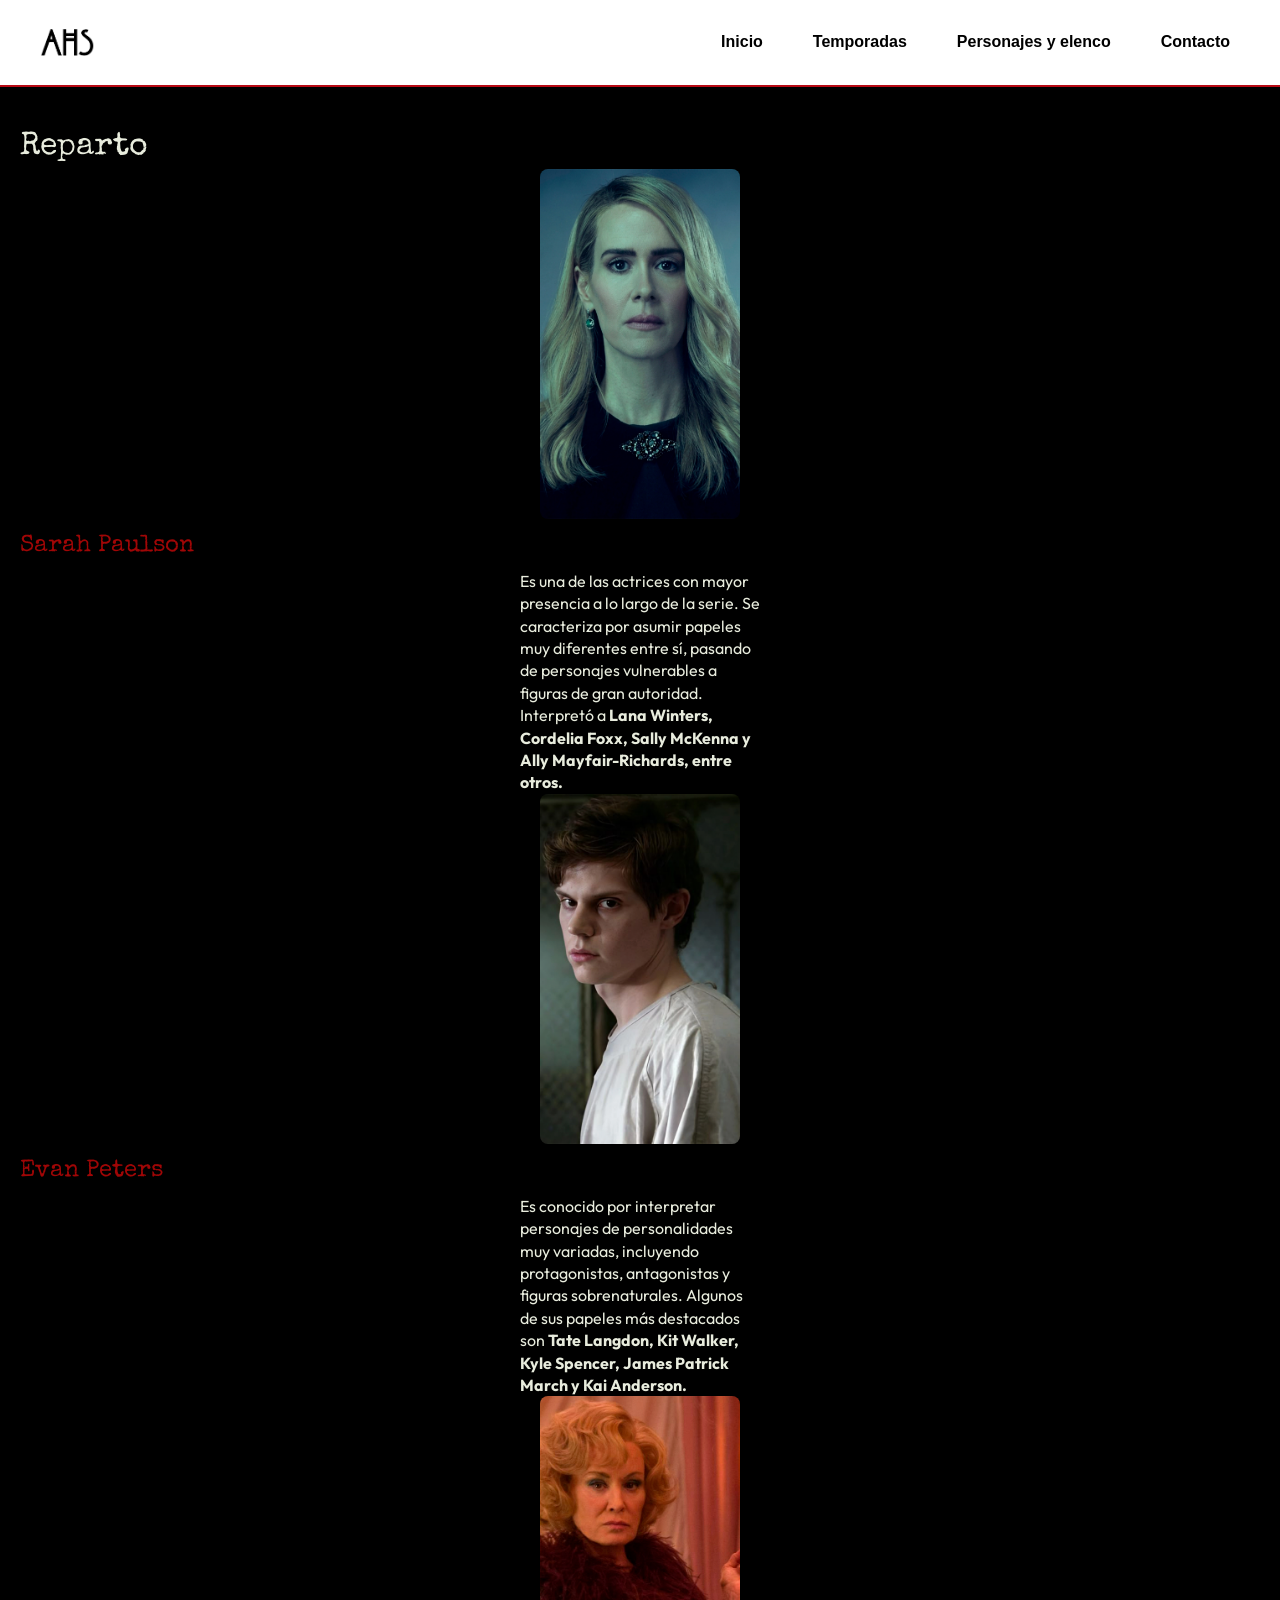
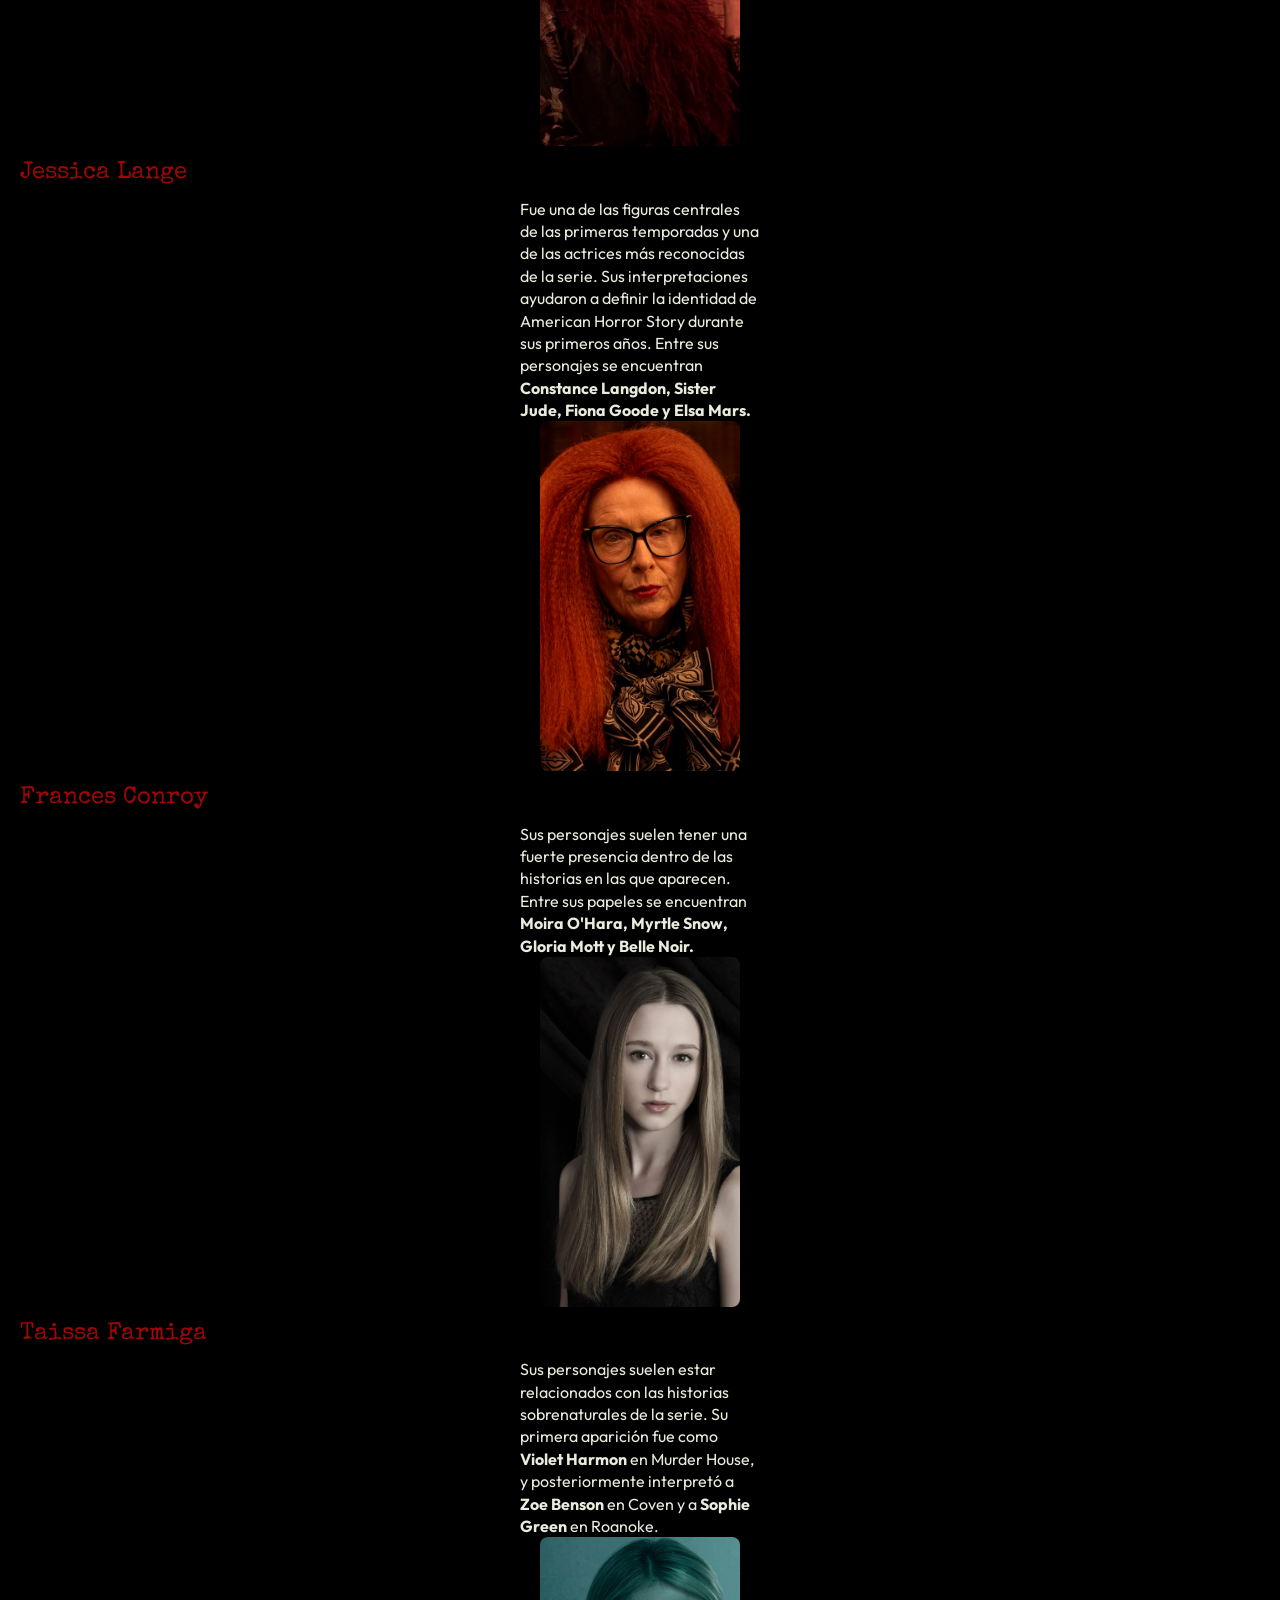
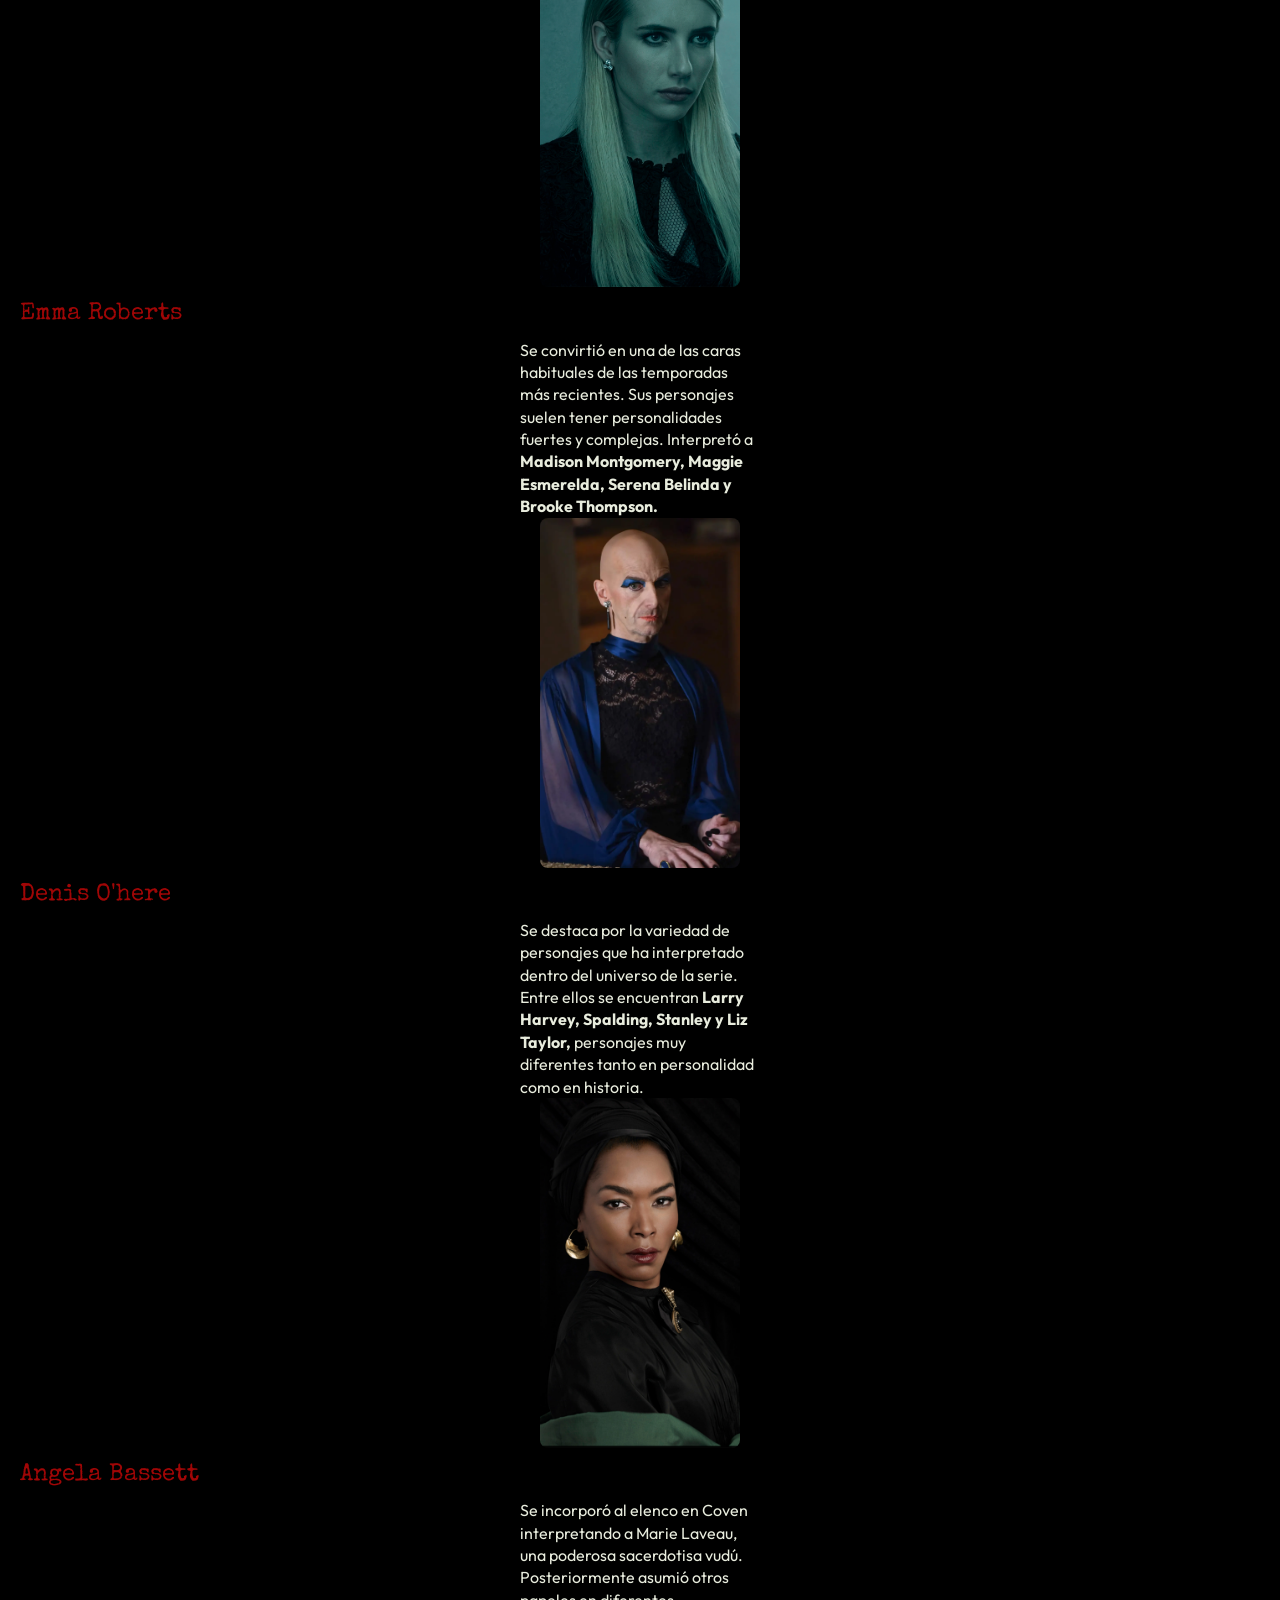
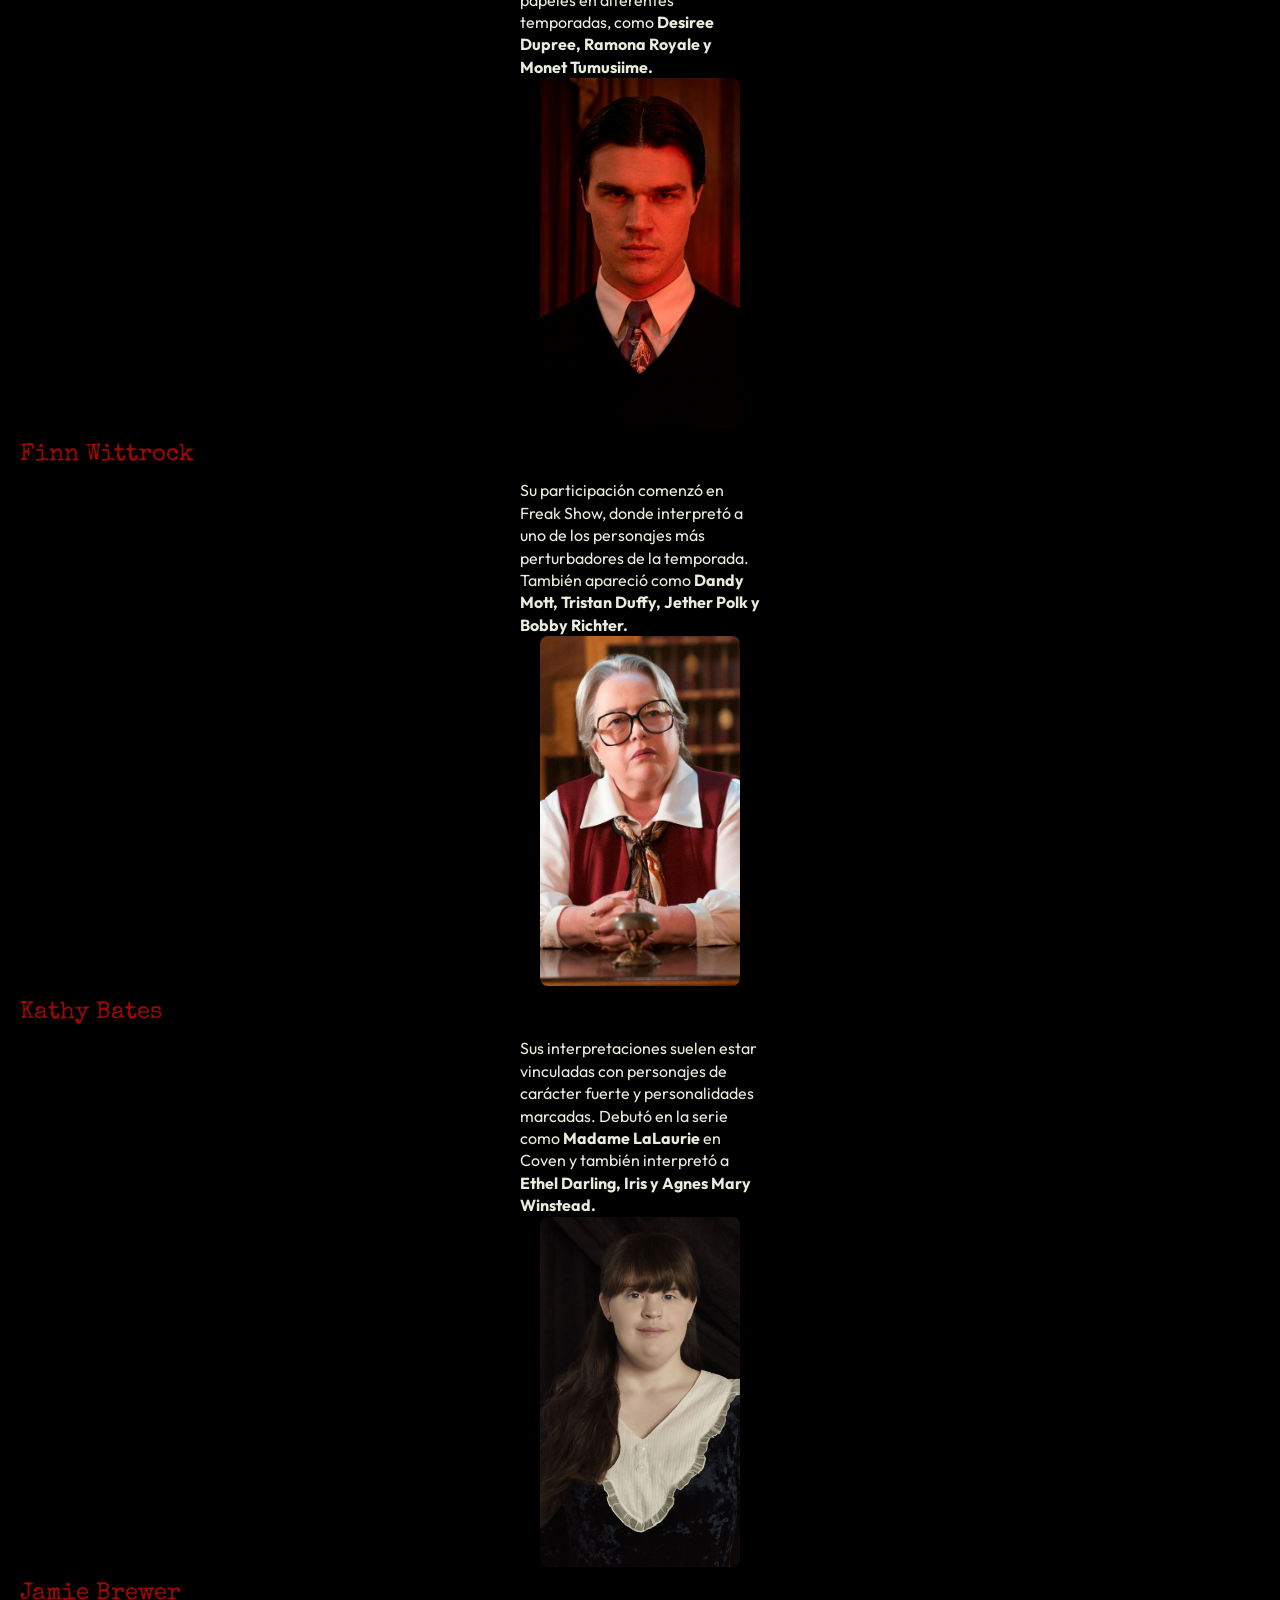
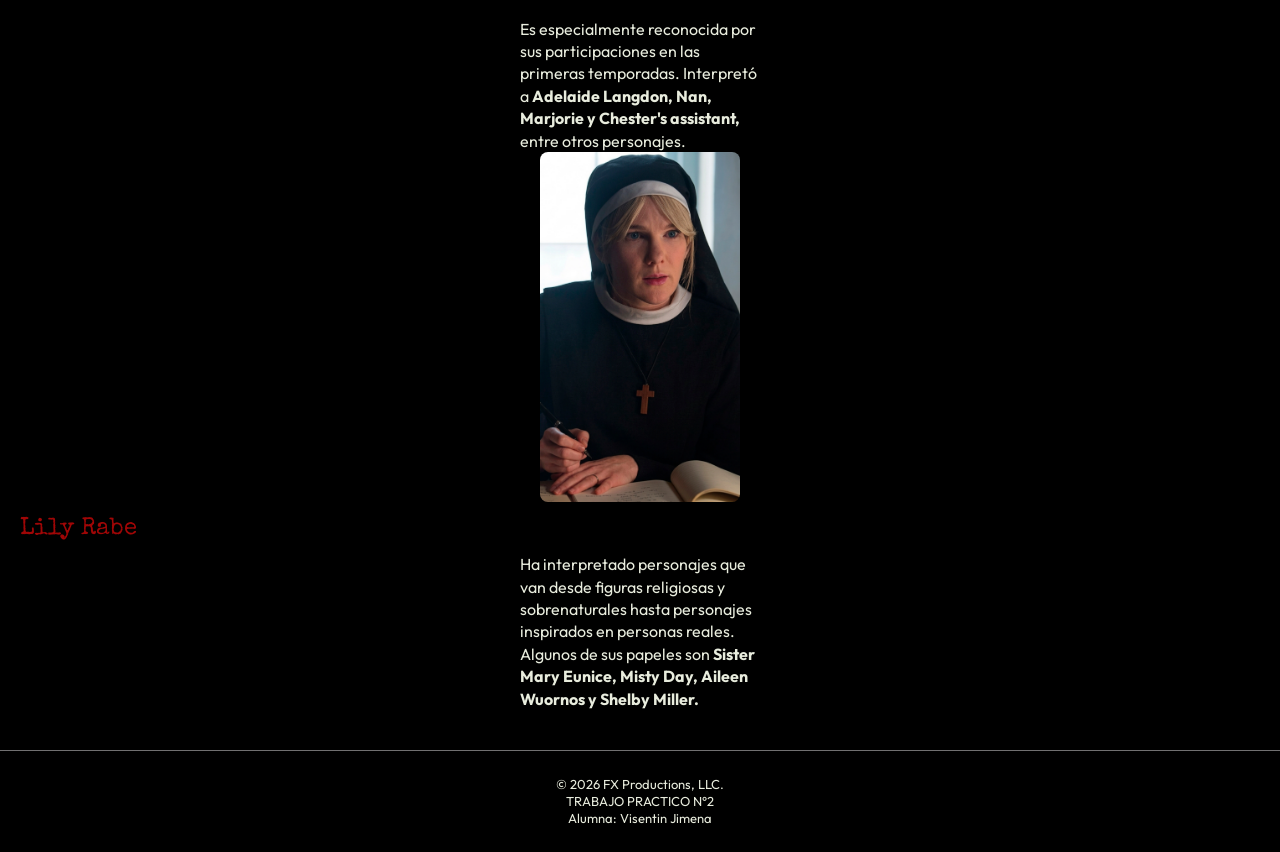
==== personajes.html @ 80d1a2ef "Initial commit" ====
<!DOCTYPE html>
<html lang="es">
<head>
    <link rel="stylesheet" href="./css/global.css">
    <meta charset="UTF-8">
    <meta name="viewport" content="width=device-width, initial-scale=1.0">
    <title>PERSONAJES</title>

    <link rel="preconnect" href="https://fonts.googleapis.com">
    <link rel="preconnect" href="https://fonts.gstatic.com" crossorigin>
    <link href="https://fonts.googleapis.com/css2?family=Outfit:wght@100..900&display=swap" rel="stylesheet">

    <link rel="preconnect" href="https://fonts.googleapis.com">
    <link rel="preconnect" href="https://fonts.gstatic.com" crossorigin>
    <link href="https://fonts.googleapis.com/css2?family=Special+Elite&display=swap" rel="stylesheet">

    <link rel="stylesheet" href="css/global.css">

    <link rel="shortcut icon" href="img/favicon.svg" type="image/x-icon">
</head>

<body>
    <header>
        <a href="index.html">
           <img src="img/AHS-LOGO.webp" alt="AHS-LOGO">
        </a>

         <nav>
            <ul>
                <li>
                    <a href="index.html">Inicio</a>
                </li>
                <li>
                    <a href="temporadas.html">Temporadas</a>
                </li>
                <li>
                    <a href="personajes.html">Personajes y elenco</a>
                </li>
                <li>
                    <a href="sobre.html">Contacto</a>
                </li>
            </ul>
        </nav>
    </header>
    <main>
      <h1 class="Reparto">
        Reparto
      </h1>
    <section class="actores">

    <div class="Personajes">
        <div class="imgContenedor"><img src="img/sarah-paulson.webp" alt="sarah-paulson">
        </div>
        <h2>Sarah Paulson</h2>
        <p>Es una de las actrices con mayor presencia a lo largo de la serie. Se caracteriza por asumir papeles muy diferentes entre sí, pasando de personajes vulnerables a figuras de gran autoridad. Interpretó a <strong>Lana Winters, Cordelia Foxx, Sally McKenna y Ally Mayfair-Richards, entre otros.</strong>
        </p>
    </div>

    <div class="Personajes">
      <div class="imgContenedor"><img src="img/evan-peters.webp" alt="evan-peters">
      </div>
      <h2>Evan Peters</h2>
      <p>Es conocido por interpretar personajes de personalidades muy variadas, incluyendo protagonistas, antagonistas y figuras sobrenaturales. Algunos de sus papeles más destacados son <strong>Tate Langdon, Kit Walker, Kyle Spencer, James Patrick March y Kai Anderson.</strong>
    </p>
    </div>

    <div class="Personajes">
      <div class="imgContenedor"><img src="img/jessica-lange.webp" alt="jessica-lange">
      </div>
      <h2>Jessica Lange</h2>
      <p>Fue una de las figuras centrales de las primeras temporadas y una de las actrices más reconocidas de la serie. Sus interpretaciones ayudaron a definir la identidad de American Horror Story durante sus primeros años. Entre sus personajes se encuentran <strong>Constance Langdon, Sister Jude, Fiona Goode y Elsa Mars.</strong>
    </p>
    </div>

    <div class="Personajes">
      <div class="imgContenedor"><img src="img/frances-conroy.webp" alt="frances-conroy">
      </div>
      <h2>Frances Conroy</h2>
      <p>Sus personajes suelen tener una fuerte presencia dentro de las historias en las que aparecen. Entre sus papeles se encuentran <strong>Moira O'Hara, Myrtle Snow, Gloria Mott y Belle Noir.</strong>
    </p>
    </div>

    <div class="Personajes">
      <div class="imgContenedor"><img src="img/taissa-farmiga.webp" alt="taissa-farmiga">
      </div>
      <h2>Taissa Farmiga</h2>
      <p>Sus personajes suelen estar relacionados con las historias sobrenaturales de la serie. Su primera aparición fue como <strong>Violet Harmon</strong> en Murder House, y posteriormente interpretó a <strong>Zoe Benson</strong> en Coven y a <strong>Sophie Green</strong> en Roanoke.</p>
    </div>

    <div class="Personajes">
      <div class="imgContenedor"><img src="img/emma-roberts.webp" alt="emma-roberts">
      </div>
      <h2>Emma Roberts</h2>
      <p>Se convirtió en una de las caras habituales de las temporadas más recientes. Sus personajes suelen tener personalidades fuertes y complejas. Interpretó a <strong>Madison Montgomery, Maggie Esmerelda, Serena Belinda y Brooke Thompson.</strong>
    </p>
    </div>

    <div class="Personajes">
      <div class="imgContenedor"><img src="img/denis-ohare.webp" alt="denis-ohare">
      </div>
      <h2>Denis O'here</h2>
      <p>Se destaca por la variedad de personajes que ha interpretado dentro del universo de la serie. Entre ellos se encuentran <strong>Larry Harvey, Spalding, Stanley y Liz Taylor,</strong> personajes muy diferentes tanto en personalidad como en historia.
    </p>
    </div>

    <div class="Personajes">
      <div class="imgContenedor"><img src="img/angela-bassett.webp" alt="angela-bassett">
      </div>
      <h2>Angela Bassett</h2>
      <p>Se incorporó al elenco en Coven interpretando a Marie Laveau, una poderosa sacerdotisa vudú. Posteriormente asumió otros papeles en diferentes temporadas, como <strong>Desiree Dupree, Ramona Royale y Monet Tumusiime.</strong>
    </p>
    </div>

    <div class="Personajes">
      <div class="imgContenedor"><img src="img/finn-wittrock.webp" alt="finn-wittrock">
      </div>
      <h2>Finn Wittrock</h2>
      <p>Su participación comenzó en Freak Show, donde interpretó a uno de los personajes más perturbadores de la temporada. También apareció como <strong>Dandy Mott, Tristan Duffy, Jether Polk y Bobby Richter.</strong>
    </p>
    </div>
    
    <div class="Personajes">
      <div class="imgContenedor"><img src="img/kathy-bates.webp" alt="kathy-bates">
      </div>
      <h2>Kathy Bates</h2>
      <p>Sus interpretaciones suelen estar vinculadas con personajes de carácter fuerte y personalidades marcadas. Debutó en la serie como <strong>Madame LaLaurie</strong> en Coven y también interpretó a <strong>Ethel Darling, Iris y Agnes Mary Winstead.</strong>
    </p>
    </div>

    <div class="Personajes">
      <div class="imgContenedor"><img src="img/jamie-brewer.webp" alt="jamie-brewer">
      </div>
      <h2>Jamie Brewer</h2>
      <p>Es especialmente reconocida por sus participaciones en las primeras temporadas. Interpretó a <strong>Adelaide Langdon, Nan, Marjorie y Chester's assistant,</strong> entre otros personajes.
    </p>
    </div>
    
    <div class="Personajes">
      <div class="imgContenedor"><img src="img/lily-rabe.webp" alt="lily-rabe">
      </div>
      <h2>Lily Rabe</h2>
      <p>Ha interpretado personajes que van desde figuras religiosas y sobrenaturales hasta personajes inspirados en personas reales. Algunos de sus papeles son <strong>Sister Mary Eunice, Misty Day, Aileen Wuornos y Shelby Miller.</strong>
    </p>
    </div>

  </section>
    </main>
    <footer>
        <p>&copy; 2026 FX Productions, LLC.</p>
        <p>TRABAJO PRACTICO N°2</p>
        <p>Alumna: Visentin Jimena </p>
    </footer>
</body>
</html>
---- css/global.css ----
*{
box-sizing: border-box;
margin: 0;
padding: 0;
}

body {
    font-family:Arial, Helvetica, sans-serif;
    background-color:rgb(0, 0, 0);
    color: rgb(232, 236, 221);
    line-height: 1.3;
}

p {
  font-family: "Outfit", sans-serif;
  font-optical-sizing: auto;
  font-weight: weight;
  font-style: normal;
}

h1, h2, h3, h4, h5, h6 {
  font-family: "Special Elite", system-ui;
  font-weight: 400;
  font-style: normal;
}


header {
    display:flex;
    justify-content: space-between;
    align-items: center;
    padding: 15px 40px;
    background-color:rgb(255, 255, 255);
    border-bottom:2px solid #b70914;
}

header img {
    height: 55px;
    display: block;
}

nav ul {
    list-style: none;
    display: flex;
    gap: 30px;
}

nav li {
    position: relative;
}

nav a {
    color: black;
    text-decoration: none;
    font-weight: bold;
    padding: 8px 10px;
}

main {
    max-width: 1100%;
    margin: 40px auto;
    padding: 0 20px;
}

.hero {
    margin-bottom: 65px;
    position: relative;
    overflow: hidden;

} 

.hero img {
    width: 100%;
    max-height: 550px;
    object-fit: cover;
    z-index: 1;
    display: block;
}

.hero::after {
    content:"";
    position:absolute;
    inset: 0;
    z-index: 2;
    background: linear-gradient(to top, #000 15%, rgba(0, 0, 0, 0.8) 35%, transparent 70%);
}

.hero h1 {
    position: relative;
    font-size:xx-large;
    margin-bottom: 5px;
    color:rgb(199, 0, 0);
    text-align: center;
    z-index: 3;
} 

.hero p {
    position: relative;
    z-index: 3;
}

.playlist { 
    margin-top: 35px;

}

footer {
    text-align: center;
    padding: 25px;
    font-size:small;
    border-top:1px solid #717071;
}

.temporadas { 
    display: flex;
    margin: 50px 0px;
}

.temporadas img {
    width: 15%;
    border-radius: 8px;
}

.textoTemporadas {
    font-family:Arial, Helvetica, sans-serif;
    margin: 20px;
}

.temp13 h2{
    color: #f30000;
    text-align: center;
    padding: 10px;
}

.textoContacto{
    padding-top: 10%;
    padding-left: 15%;
    padding-right: 15%;
    text-align: center;
    color: black;
    font-weight:bolder;
    width: 100%;
    font-size:large;
}

.textoContacto2{
    padding-left: 20%;
    padding-right: 20%;
    text-align: center;
    color: black;
    font-weight:bolder;
    width: 100%;
    font-size:large;
}

.imgContacto {
    background: url(../img/contacto.webp) center/cover no-repeat;
    width: 100%;
    height: 100vh;
    margin: 0;
}

.enlases {
    display: flex;
    justify-content: space-around;
    align-items: center;
    width: 100%;
    height: 40%;
    font-size:x-large;
}

.textoIg {
    color: rgb(131, 0, 0);
    text-decoration:underline;
    font-weight: bold;
}

.textoFx {
    color: rgb(131, 0, 0);
    text-decoration:underline;
    font-weight: bold;
}

.textoDisney {
    color: rgb(131, 0, 0);
    text-decoration:underline;
    font-weight: bold;
}

/* .actores {
    display: grid;
    grid-template-columns: repeat(3, 1fr);
    gap: 80px 100px;
    max-width: 1000px;
    margin: 40px auto;
    padding: 0 15px;
    box-sizing: border-box;
}

.Reparto {
    text-align: center

}

.Personajes {
    display: flex;
    flex-direction: column;
    align-items: center;
    text-align: center;
    width: 100%;
} */

.imgContenedor {
    width: 200px;
    height: 350px;
    overflow: hidden;
    display: block;
    border-radius: 8px;
    margin: 0 auto 12px auto;
}

.Personajes img {
    width: 100%;
    height: 100%;
    object-fit: cover;
    transition: transform 0.4s ease, filter 0.4s ease;
}

.imgContenedor:hover img{
    transform: scale(1.15);
    filter: brightness(1.1);
}

.Personajes h2 {
    font-size:x-large;
    color: #a00606;
    margin: 0 0 8px 0;
}

.Personajes p {
    font-size: medium;
    max-width: 240px;
    line-height: 1.4;
    margin: 0 auto;
}
---- css/global.css ----
*{
box-sizing: border-box;
margin: 0;
padding: 0;
}

body {
    font-family:Arial, Helvetica, sans-serif;
    background-color:rgb(0, 0, 0);
    color: rgb(232, 236, 221);
    line-height: 1.3;
}

p {
  font-family: "Outfit", sans-serif;
  font-optical-sizing: auto;
  font-weight: weight;
  font-style: normal;
}

h1, h2, h3, h4, h5, h6 {
  font-family: "Special Elite", system-ui;
  font-weight: 400;
  font-style: normal;
}


header {
    display:flex;
    justify-content: space-between;
    align-items: center;
    padding: 15px 40px;
    background-color:rgb(255, 255, 255);
    border-bottom:2px solid #b70914;
}

header img {
    height: 55px;
    display: block;
}

nav ul {
    list-style: none;
    display: flex;
    gap: 30px;
}

nav li {
    position: relative;
}

nav a {
    color: black;
    text-decoration: none;
    font-weight: bold;
    padding: 8px 10px;
}

main {
    max-width: 1100%;
    margin: 40px auto;
    padding: 0 20px;
}

.hero {
    margin-bottom: 65px;
    position: relative;
    overflow: hidden;

} 

.hero img {
    width: 100%;
    max-height: 550px;
    object-fit: cover;
    z-index: 1;
    display: block;
}

.hero::after {
    content:"";
    position:absolute;
    inset: 0;
    z-index: 2;
    background: linear-gradient(to top, #000 15%, rgba(0, 0, 0, 0.8) 35%, transparent 70%);
}

.hero h1 {
    position: relative;
    font-size:xx-large;
    margin-bottom: 5px;
    color:rgb(199, 0, 0);
    text-align: center;
    z-index: 3;
} 

.hero p {
    position: relative;
    z-index: 3;
}

.playlist { 
    margin-top: 35px;

}

footer {
    text-align: center;
    padding: 25px;
    font-size:small;
    border-top:1px solid #717071;
}

.temporadas { 
    display: flex;
    margin: 50px 0px;
}

.temporadas img {
    width: 15%;
    border-radius: 8px;
}

.textoTemporadas {
    font-family:Arial, Helvetica, sans-serif;
    margin: 20px;
}

.temp13 h2{
    color: #f30000;
    text-align: center;
    padding: 10px;
}

.textoContacto{
    padding-top: 10%;
    padding-left: 15%;
    padding-right: 15%;
    text-align: center;
    color: black;
    font-weight:bolder;
    width: 100%;
    font-size:large;
}

.textoContacto2{
    padding-left: 20%;
    padding-right: 20%;
    text-align: center;
    color: black;
    font-weight:bolder;
    width: 100%;
    font-size:large;
}

.imgContacto {
    background: url(../img/contacto.webp) center/cover no-repeat;
    width: 100%;
    height: 100vh;
    margin: 0;
}

.enlases {
    display: flex;
    justify-content: space-around;
    align-items: center;
    width: 100%;
    height: 40%;
    font-size:x-large;
}

.textoIg {
    color: rgb(131, 0, 0);
    text-decoration:underline;
    font-weight: bold;
}

.textoFx {
    color: rgb(131, 0, 0);
    text-decoration:underline;
    font-weight: bold;
}

.textoDisney {
    color: rgb(131, 0, 0);
    text-decoration:underline;
    font-weight: bold;
}

/* .actores {
    display: grid;
    grid-template-columns: repeat(3, 1fr);
    gap: 80px 100px;
    max-width: 1000px;
    margin: 40px auto;
    padding: 0 15px;
    box-sizing: border-box;
}

.Reparto {
    text-align: center

}

.Personajes {
    display: flex;
    flex-direction: column;
    align-items: center;
    text-align: center;
    width: 100%;
} */

.imgContenedor {
    width: 200px;
    height: 350px;
    overflow: hidden;
    display: block;
    border-radius: 8px;
    margin: 0 auto 12px auto;
}

.Personajes img {
    width: 100%;
    height: 100%;
    object-fit: cover;
    transition: transform 0.4s ease, filter 0.4s ease;
}

.imgContenedor:hover img{
    transform: scale(1.15);
    filter: brightness(1.1);
}

.Personajes h2 {
    font-size:x-large;
    color: #a00606;
    margin: 0 0 8px 0;
}

.Personajes p {
    font-size: medium;
    max-width: 240px;
    line-height: 1.4;
    margin: 0 auto;
}
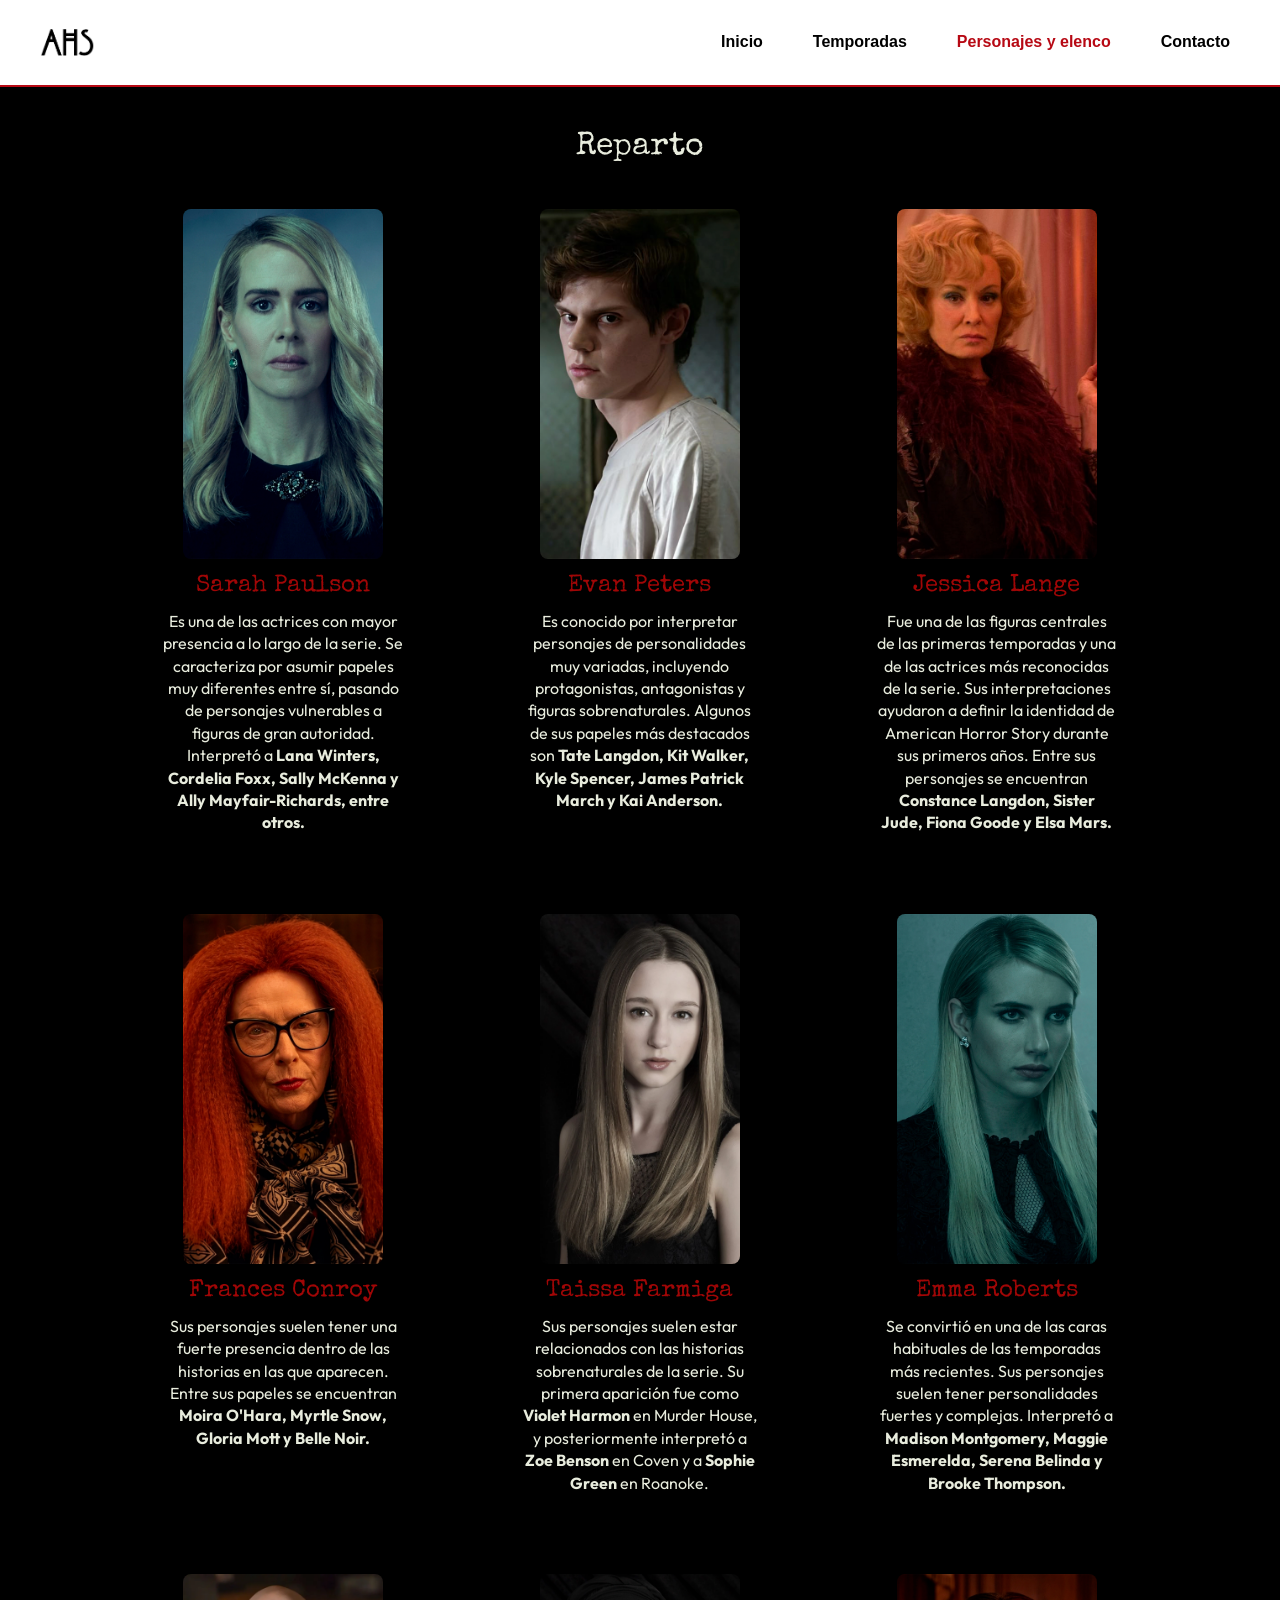
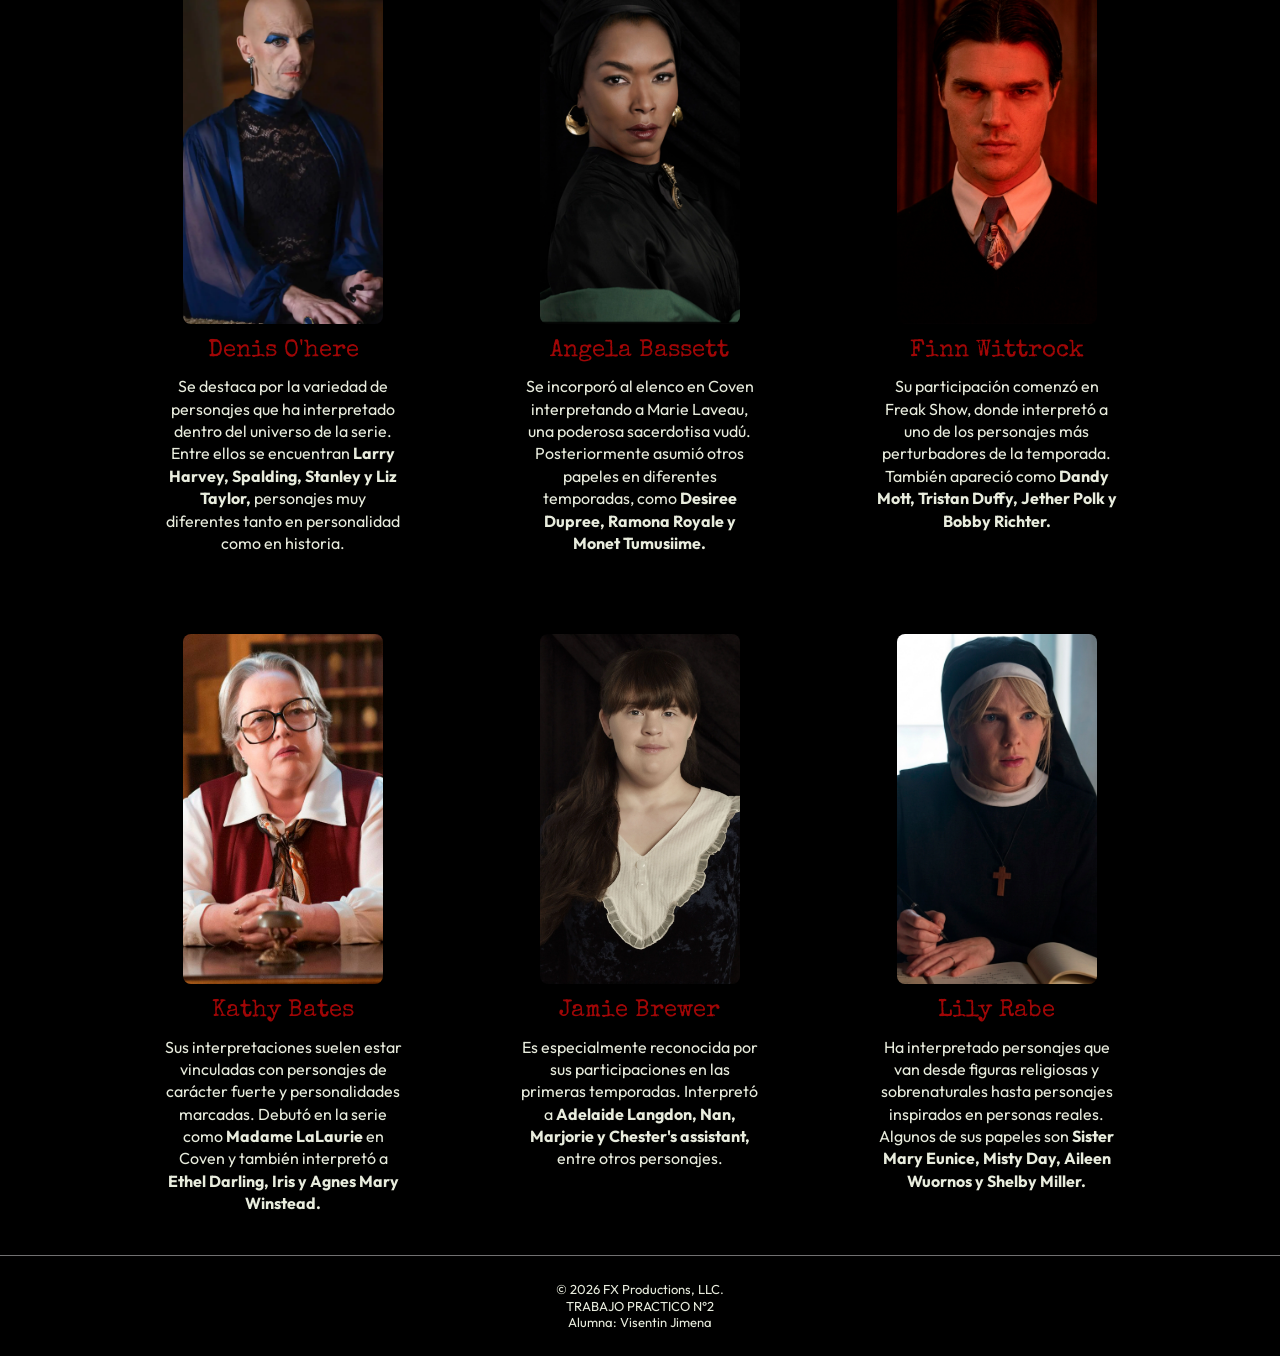
==== commit ac999eb7: "actualización página actual" ====
--- a/personajes.html
+++ b/personajes.html
@@ -15,6 +15,7 @@
     <link href="https://fonts.googleapis.com/css2?family=Special+Elite&display=swap" rel="stylesheet">
 
     <link rel="stylesheet" href="css/global.css">
+    <link rel="stylesheet" href="css/personajes.css">
 
     <link rel="shortcut icon" href="img/favicon.svg" type="image/x-icon">
 </head>
@@ -34,7 +35,7 @@
                     <a href="temporadas.html">Temporadas</a>
                 </li>
                 <li>
-                    <a href="personajes.html">Personajes y elenco</a>
+                    <a href="personajes.html" class="paginaActual">Personajes y elenco</a>
                 </li>
                 <li>
                     <a href="sobre.html">Contacto</a>
--- a/css/global.css
+++ b/css/global.css
@@ -56,6 +56,10 @@
     padding: 8px 10px;
 }
 
+.paginaActual{
+    color: #b70914;
+}
+
 main {
     max-width: 1100%;
     margin: 40px auto;
@@ -111,7 +115,7 @@
     border-top:1px solid #717071;
 }
 
-.temporadas { 
+/* .temporadas { 
     display: flex;
     margin: 50px 0px;
 }
@@ -130,7 +134,7 @@
     color: #f30000;
     text-align: center;
     padding: 10px;
-}
+} */
 
 .textoContacto{
     padding-top: 10%;
--- a/css/global.css
+++ b/css/global.css
@@ -56,6 +56,10 @@
     padding: 8px 10px;
 }
 
+.paginaActual{
+    color: #b70914;
+}
+
 main {
     max-width: 1100%;
     margin: 40px auto;
@@ -111,7 +115,7 @@
     border-top:1px solid #717071;
 }
 
-.temporadas { 
+/* .temporadas { 
     display: flex;
     margin: 50px 0px;
 }
@@ -130,7 +134,7 @@
     color: #f30000;
     text-align: center;
     padding: 10px;
-}
+} */
 
 .textoContacto{
     padding-top: 10%;
--- a/css/personajes.css
+++ b/css/personajes.css
@@ -0,0 +1,29 @@
+.actores {
+    display: grid;
+    grid-template-columns: repeat(3, 1fr);
+    gap: 80px 100px;
+    max-width: 1000px;
+    margin: 40px auto;
+    padding: 0 15px;
+    box-sizing: border-box;
+}
+
+.Reparto {
+    text-align: center
+
+}
+
+.Personajes {
+    display: flex;
+    flex-direction: column;
+    align-items: center;
+    text-align: center;
+    width: 100%;
+}
+
+.Personajes img {
+    width: 100%;
+    height: 100%;
+    object-fit: cover;
+    transition: transform 0.4s ease, filter 0.4s ease;
+}
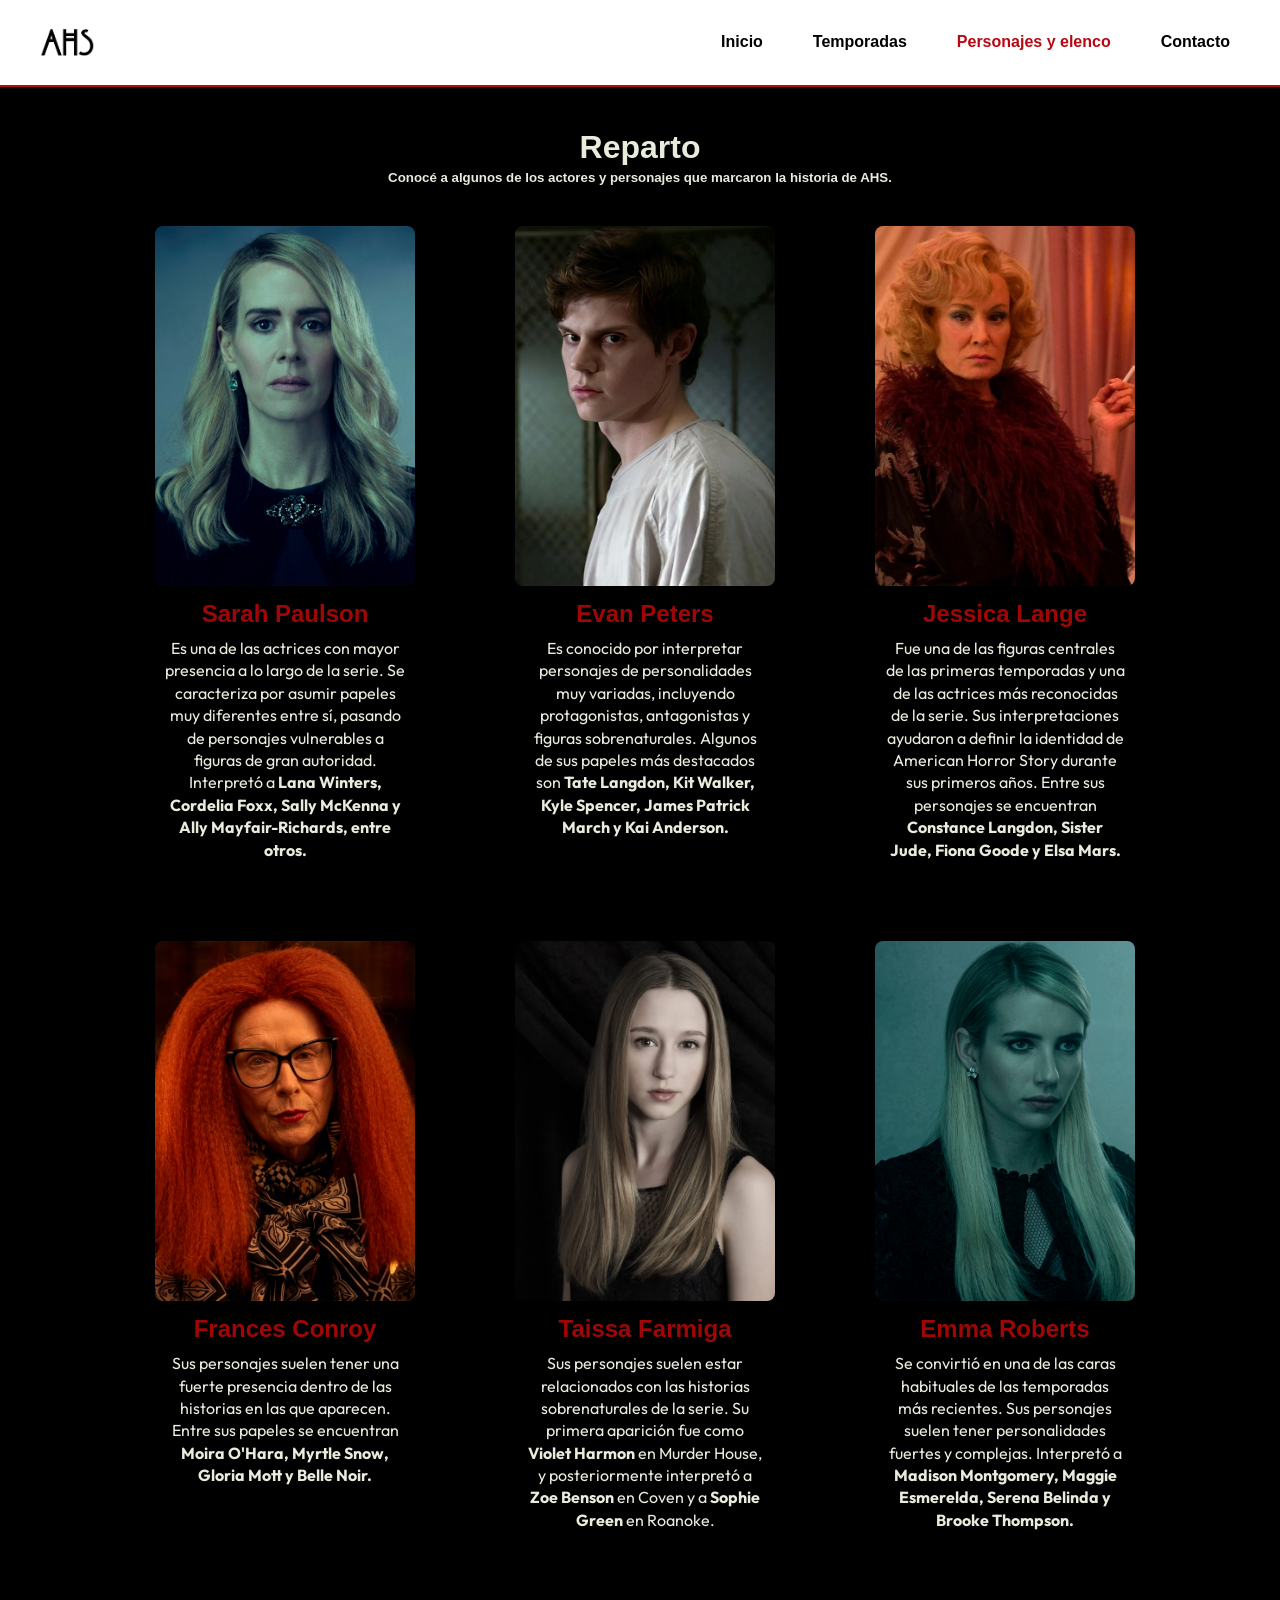
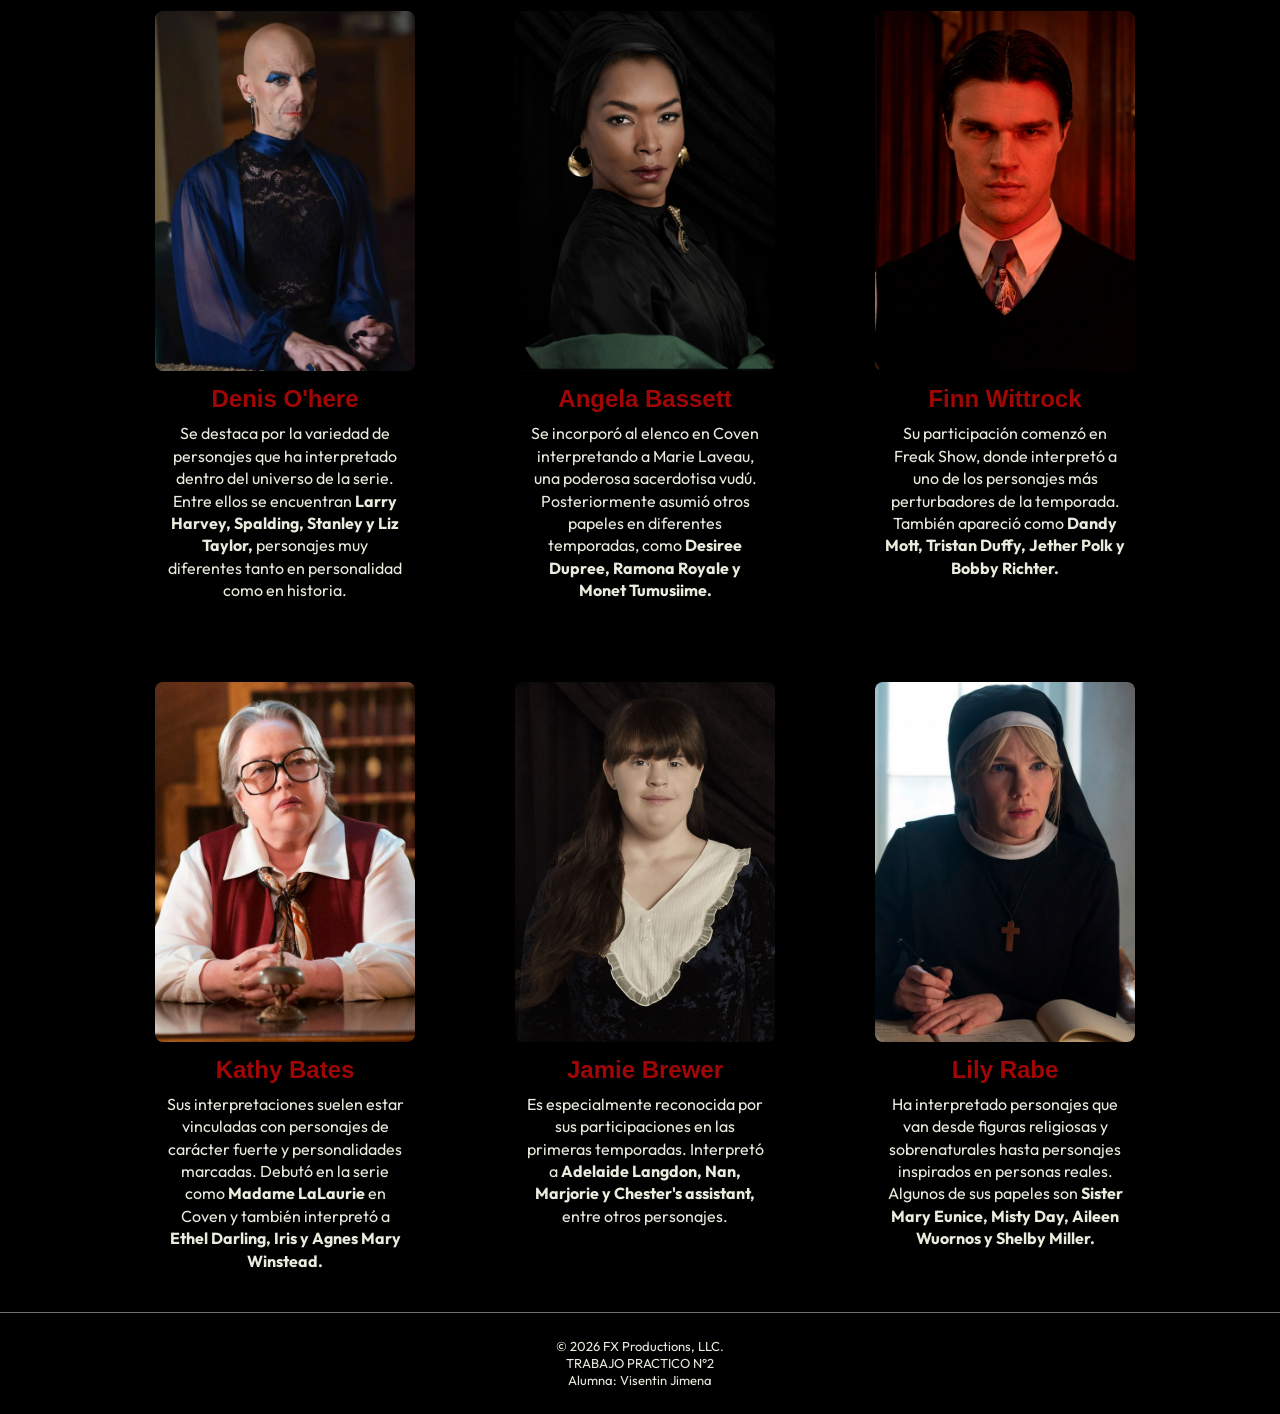
==== commit 8ac6a145: "cambio de tamaño en img e info reparto" ====
--- a/personajes.html
+++ b/personajes.html
@@ -47,6 +47,7 @@
       <h1 class="Reparto">
         Reparto
       </h1>
+      <h5 class="Reparto"> Conocé a algunos de los actores y personajes que marcaron la historia de AHS.</h5>
     <section class="actores">
 
     <div class="Personajes">
--- a/css/global.css
+++ b/css/global.css
@@ -18,12 +18,18 @@
   font-style: normal;
 }
 
-h1, h2, h3, h4, h5, h6 {
+/* h1, h2, h3, h4, h5, h6 {
   font-family: "Special Elite", system-ui;
   font-weight: 400;
   font-style: normal;
-}
-
+} */
+
+h1, h2, h3, h4, h5, h6  {
+  font-family: "Jost", sans-serif;
+  font-optical-sizing: auto;
+  font-weight: weight;
+  font-style: normal;
+}
 
 header {
     display:flex;
@@ -66,7 +72,7 @@
     padding: 0 20px;
 }
 
-.hero {
+/* .hero {
     margin-bottom: 65px;
     position: relative;
     overflow: hidden;
@@ -106,7 +112,7 @@
 .playlist { 
     margin-top: 35px;
 
-}
+} */
 
 footer {
     text-align: center;
@@ -136,7 +142,7 @@
     padding: 10px;
 } */
 
-.textoContacto{
+/* .textoContacto{
     padding-top: 10%;
     padding-left: 15%;
     padding-right: 15%;
@@ -189,7 +195,7 @@
     color: rgb(131, 0, 0);
     text-decoration:underline;
     font-weight: bold;
-}
+} */
 
 /* .actores {
     display: grid;
@@ -214,7 +220,7 @@
     width: 100%;
 } */
 
-.imgContenedor {
+/* .imgContenedor {
     width: 200px;
     height: 350px;
     overflow: hidden;
@@ -246,4 +252,4 @@
     max-width: 240px;
     line-height: 1.4;
     margin: 0 auto;
-}+} */
--- a/css/global.css
+++ b/css/global.css
@@ -18,12 +18,18 @@
   font-style: normal;
 }
 
-h1, h2, h3, h4, h5, h6 {
+/* h1, h2, h3, h4, h5, h6 {
   font-family: "Special Elite", system-ui;
   font-weight: 400;
   font-style: normal;
-}
-
+} */
+
+h1, h2, h3, h4, h5, h6  {
+  font-family: "Jost", sans-serif;
+  font-optical-sizing: auto;
+  font-weight: weight;
+  font-style: normal;
+}
 
 header {
     display:flex;
@@ -66,7 +72,7 @@
     padding: 0 20px;
 }
 
-.hero {
+/* .hero {
     margin-bottom: 65px;
     position: relative;
     overflow: hidden;
@@ -106,7 +112,7 @@
 .playlist { 
     margin-top: 35px;
 
-}
+} */
 
 footer {
     text-align: center;
@@ -136,7 +142,7 @@
     padding: 10px;
 } */
 
-.textoContacto{
+/* .textoContacto{
     padding-top: 10%;
     padding-left: 15%;
     padding-right: 15%;
@@ -189,7 +195,7 @@
     color: rgb(131, 0, 0);
     text-decoration:underline;
     font-weight: bold;
-}
+} */
 
 /* .actores {
     display: grid;
@@ -214,7 +220,7 @@
     width: 100%;
 } */
 
-.imgContenedor {
+/* .imgContenedor {
     width: 200px;
     height: 350px;
     overflow: hidden;
@@ -246,4 +252,4 @@
     max-width: 240px;
     line-height: 1.4;
     margin: 0 auto;
-}+} */
--- a/css/personajes.css
+++ b/css/personajes.css
@@ -26,4 +26,38 @@
     height: 100%;
     object-fit: cover;
     transition: transform 0.4s ease, filter 0.4s ease;
+}
+
+.imgContenedor {
+    width: 260px;
+    height: 360px;
+    overflow: hidden;
+    display: block;
+    border-radius: 8px;
+    margin: 0 auto 12px auto;
+}
+
+.Personajes img {
+    width: 100%;
+    height: 100%;
+    object-fit: cover;
+    transition: transform 0.4s ease, filter 0.4s ease;
+}
+
+.imgContenedor:hover img{
+    transform: scale(1.15);
+    filter: brightness(1.1);
+}
+
+.Personajes h2 {
+    font-size:x-large;
+    color: #a00606;
+    margin: 0 0 8px 0;
+}
+
+.Personajes p {
+    font-size: medium;
+    max-width: 240px;
+    line-height: 1.4;
+    margin: 0 auto;
 }
